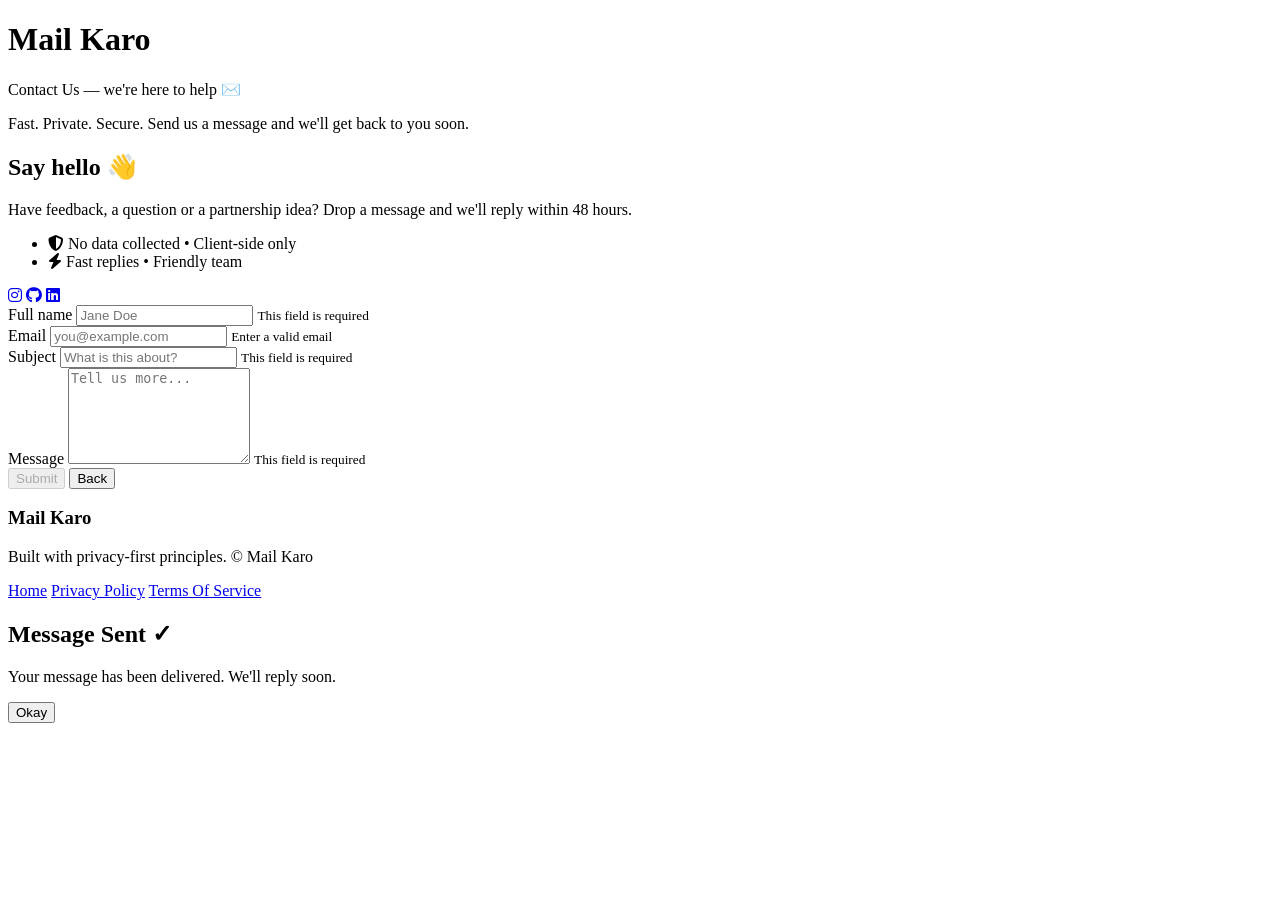
==== contactUs.html @ 04732189 "Update: Contact us footer nav links" ====
<!DOCTYPE html>
<html lang="en">
<head>
  <meta charset="utf-8" />
  <meta name="viewport" content="width=device-width, initial-scale=1" />
  <title>Mail Karo – Contact Us</title>

  <!-- GOOGLE FONTS -->
  <link href="https://fonts.googleapis.com/css2?family=Poppins:wght@300;400;500;600;700&display=swap" rel="stylesheet">

  <!-- ICONS -->
  <link rel="stylesheet" href="https://cdnjs.cloudflare.com/ajax/libs/font-awesome/6.5.0/css/all.min.css">

  <!-- CONTACT CSS -->
  <link rel="stylesheet" href="Homepage CSS/contactUs.css">
</head>

<body>
<main class="mk-page">

  <!-- HERO -->
  <header class="mk-hero">
    <div class="mk-hero-inner">
      <h1 class="mk-title">Mail Karo</h1>
      <p class="mk-subtitle">Contact Us — we're here to help ✉️</p>
      <p class="mk-lead">Fast. Private. Secure. Send us a message and we'll get back to you soon.</p>
    </div>
  </header>

  <!-- CONTACT -->
  <section class="mk-section mk-form-section">
    <div class="container">
      <div class="panel glass" data-animate>

        <!-- LEFT -->
        <div class="panel-left">
          <h2 class="panel-heading">Say hello 👋</h2>
          <p class="panel-text">Have feedback, a question or a partnership idea? Drop a message and we'll reply within 48 hours.</p>

          <ul class="contact-meta">
            <li><i class="fas fa-shield-alt"></i> No data collected • Client-side only</li>
            <li><i class="fas fa-bolt"></i> Fast replies • Friendly team</li>
          </ul>

          <div class="social-compact">
            <a href="https://www.instagram.com/ltx_adarsh18" class="social-icon"><i class="fab fa-instagram"></i></a>
            <a href="https://github.com/Code-By-Adarsh/Mail-Karo" class="social-icon"><i class="fab fa-github"></i></a>
            <a href="https://www.linkedin.com/company/mail-karo/" class="social-icon"><i class="fab fa-linkedin"></i></a>
          </div>
        </div>

        <!-- RIGHT (FORM) -->
        <form id="contactForm" class="panel-right" novalidate data-animate>
          <div class="field-row">
            <div class="input-group">
              <label for="name">Full name</label>
              <input id="name" name="name" type="text" placeholder="Jane Doe" autocomplete="off" required>
              <small class="input-error">This field is required</small>
            </div>

            <div class="input-group">
              <label for="email">Email</label>
              <input id="email" name="email" type="email" placeholder="you@example.com"
                     autocomplete="new-password" autocapitalize="none" autocorrect="off" spellcheck="false" required>
              <small class="input-error">Enter a valid email</small>
            </div>
          </div>

          <div class="input-group">
            <label for="subject">Subject</label>
            <input id="subject" name="subject" type="text" placeholder="What is this about?" autocomplete="off" required>
            <small class="input-error">This field is required</small>
          </div>

          <div class="input-group">
            <label for="message">Message</label>
            <textarea id="message" name="message" rows="6" placeholder="Tell us more..." required></textarea>
            <small class="input-error">This field is required</small>
          </div>

          <div class="form-actions">
            <button id="submitBtn" class="btn primary" disabled>
              <span class="btn-text">Submit</span>
              <span class="btn-spinner" aria-hidden="true"></span>
            </button>

            <button type="button" class="btn ghost back-btn" onclick="location.href='index.html'">Back</button>
          </div>

          <div id="formToast" class="toast" role="status" aria-live="polite"></div>
        </form>

      </div>
    </div>
  </section>

  <!-- FOOTER -->
  <footer class="mk-footer">
    <div class="container footer-inner">
      <div class="footer-left">
        <h3>Mail Karo</h3>
        <p class="muted">Built with privacy-first principles. © <span id="year"></span> Mail Karo</p>
      </div>

      <div class="footer-right">
        <nav class="footer-links">
          <a href="index.html">Home</a>
          <a href="All-pages-html/pivacyPolicy.html">Privacy Policy</a>
          <a href="All-pages-html/terms-of-service.html">Terms Of Service</a>
        </nav>
      </div>
    </div>
  </footer>

</main>

<!-- SUCCESS POPUP -->
<div id="successModal" class="success-modal" role="dialog" aria-hidden="true">
  <h2>Message Sent ✓</h2>
  <p>Your message has been delivered. We'll reply soon.</p>
  <button class="modal-ok-btn" onclick="closeSuccessModal()">Okay</button>
</div>

<!-- YOUR JS (corrected path) -->
<script src="Homepage JS/contactUs.js"></script>

</body>
</html>
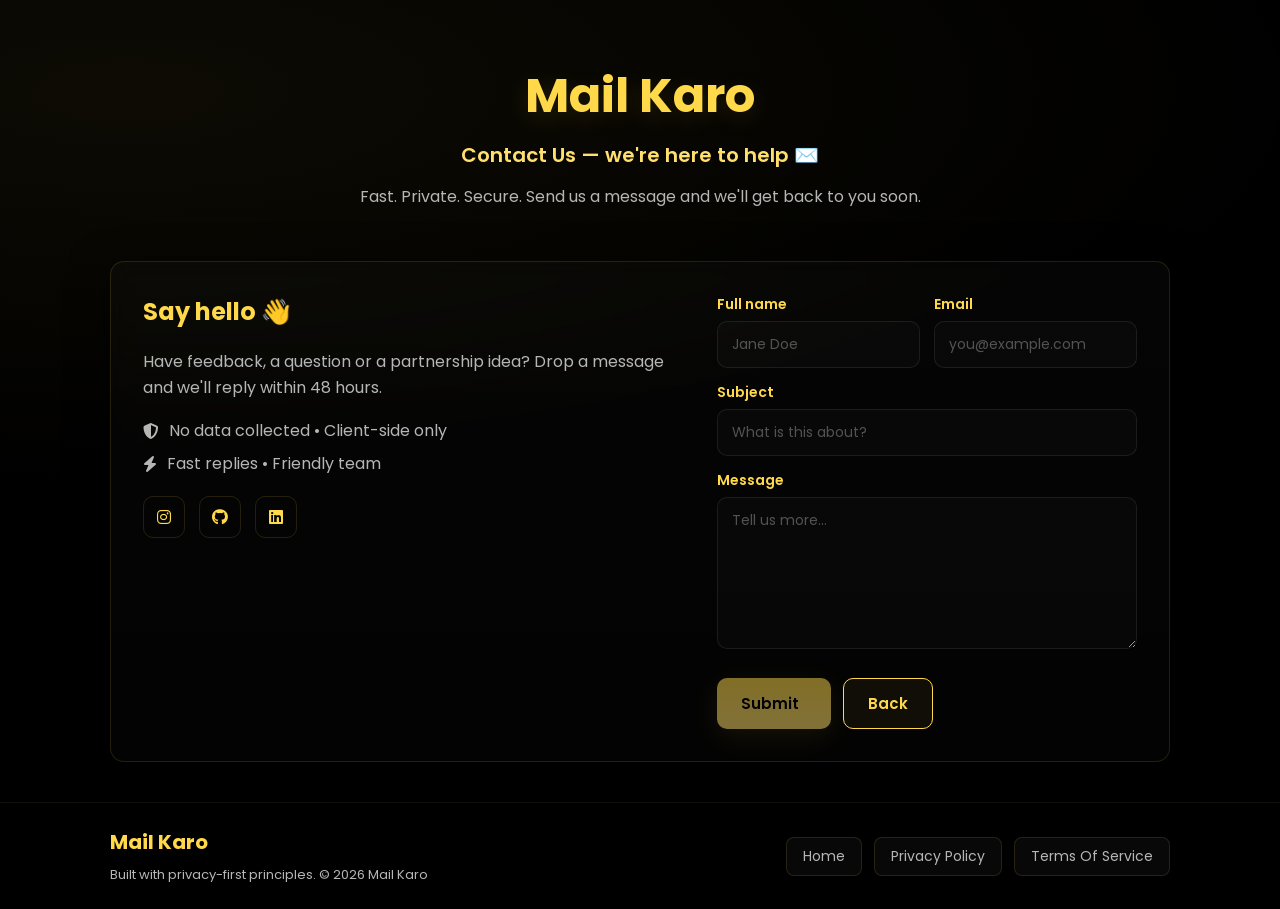
==== commit 1620bd97: "fix(ui): redesign footer layout to match sample with full desktop and mobile responsiveness (#68) (#" ====
--- a/contactUs.html
+++ b/contactUs.html
@@ -1,5 +1,6 @@
 <!DOCTYPE html>
 <html lang="en">
+
 <head>
   <meta charset="utf-8" />
   <meta name="viewport" content="width=device-width, initial-scale=1" />
@@ -16,113 +17,118 @@
 </head>
 
 <body>
-<main class="mk-page">
+  <main class="mk-page">
 
-  <!-- HERO -->
-  <header class="mk-hero">
-    <div class="mk-hero-inner">
-      <h1 class="mk-title">Mail Karo</h1>
-      <p class="mk-subtitle">Contact Us — we're here to help ✉️</p>
-      <p class="mk-lead">Fast. Private. Secure. Send us a message and we'll get back to you soon.</p>
-    </div>
-  </header>
+    <!-- HERO -->
+    <header class="mk-hero">
+      <div class="mk-hero-inner">
+        <h1 class="mk-title">Mail Karo</h1>
+        <p class="mk-subtitle">Contact Us — we're here to help ✉️</p>
+        <p class="mk-lead">Fast. Private. Secure. Send us a message and we'll get back to you soon.</p>
+      </div>
+    </header>
 
-  <!-- CONTACT -->
-  <section class="mk-section mk-form-section">
-    <div class="container">
-      <div class="panel glass" data-animate>
+    <!-- CONTACT -->
+    <section class="mk-section mk-form-section">
+      <div class="container">
+        <div class="panel glass" data-animate>
 
-        <!-- LEFT -->
-        <div class="panel-left">
-          <h2 class="panel-heading">Say hello 👋</h2>
-          <p class="panel-text">Have feedback, a question or a partnership idea? Drop a message and we'll reply within 48 hours.</p>
+          <!-- LEFT -->
+          <div class="panel-left">
+            <h2 class="panel-heading">Say hello 👋</h2>
+            <p class="panel-text">Have feedback, a question or a partnership idea? Drop a message and we'll reply within
+              48 hours.</p>
 
-          <ul class="contact-meta">
-            <li><i class="fas fa-shield-alt"></i> No data collected • Client-side only</li>
-            <li><i class="fas fa-bolt"></i> Fast replies • Friendly team</li>
-          </ul>
+            <ul class="contact-meta">
+              <li><i class="fas fa-shield-alt"></i> No data collected • Client-side only</li>
+              <li><i class="fas fa-bolt"></i> Fast replies • Friendly team</li>
+            </ul>
 
-          <div class="social-compact">
-            <a href="https://www.instagram.com/ltx_adarsh18" class="social-icon"><i class="fab fa-instagram"></i></a>
-            <a href="https://github.com/Code-By-Adarsh/Mail-Karo" class="social-icon"><i class="fab fa-github"></i></a>
-            <a href="https://www.linkedin.com/company/mail-karo/" class="social-icon"><i class="fab fa-linkedin"></i></a>
+            <div class="social-compact">
+              <a href="https://www.instagram.com/ltx_adarsh18" class="social-icon"><i class="fab fa-instagram"></i></a>
+              <a href="https://github.com/Code-By-Adarsh/Mail-Karo" class="social-icon"><i
+                  class="fab fa-github"></i></a>
+              <a href="https://www.linkedin.com/company/mail-karo/" class="social-icon"><i
+                  class="fab fa-linkedin"></i></a>
+            </div>
           </div>
-        </div>
 
-        <!-- RIGHT (FORM) -->
-        <form id="contactForm" class="panel-right" novalidate data-animate>
-          <div class="field-row">
+          <!-- RIGHT (FORM) -->
+          <form id="contactForm" class="panel-right" novalidate data-animate>
+            <div class="field-row">
+              <div class="input-group">
+                <label for="name">Full name</label>
+                <input id="name" name="name" type="text" placeholder="Jane Doe" autocomplete="off" required>
+                <small class="input-error">This field is required</small>
+              </div>
+
+              <div class="input-group">
+                <label for="email">Email</label>
+                <input id="email" name="email" type="email" placeholder="you@example.com" autocomplete="new-password"
+                  autocapitalize="none" autocorrect="off" spellcheck="false" required>
+                <small class="input-error">Enter a valid email</small>
+              </div>
+            </div>
+
             <div class="input-group">
-              <label for="name">Full name</label>
-              <input id="name" name="name" type="text" placeholder="Jane Doe" autocomplete="off" required>
+              <label for="subject">Subject</label>
+              <input id="subject" name="subject" type="text" placeholder="What is this about?" autocomplete="off"
+                required>
               <small class="input-error">This field is required</small>
             </div>
 
             <div class="input-group">
-              <label for="email">Email</label>
-              <input id="email" name="email" type="email" placeholder="you@example.com"
-                     autocomplete="new-password" autocapitalize="none" autocorrect="off" spellcheck="false" required>
-              <small class="input-error">Enter a valid email</small>
+              <label for="message">Message</label>
+              <textarea id="message" name="message" rows="6" placeholder="Tell us more..." required></textarea>
+              <small class="input-error">This field is required</small>
             </div>
-          </div>
 
-          <div class="input-group">
-            <label for="subject">Subject</label>
-            <input id="subject" name="subject" type="text" placeholder="What is this about?" autocomplete="off" required>
-            <small class="input-error">This field is required</small>
-          </div>
+            <div class="form-actions">
+              <button id="submitBtn" class="btn primary" disabled>
+                <span class="btn-text">Submit</span>
+                <span class="btn-spinner" aria-hidden="true"></span>
+              </button>
 
-          <div class="input-group">
-            <label for="message">Message</label>
-            <textarea id="message" name="message" rows="6" placeholder="Tell us more..." required></textarea>
-            <small class="input-error">This field is required</small>
-          </div>
+              <button type="button" class="btn ghost back-btn" onclick="location.href='index.html'">Back</button>
+            </div>
 
-          <div class="form-actions">
-            <button id="submitBtn" class="btn primary" disabled>
-              <span class="btn-text">Submit</span>
-              <span class="btn-spinner" aria-hidden="true"></span>
-            </button>
+            <div id="formToast" class="toast" role="status" aria-live="polite"></div>
+          </form>
 
-            <button type="button" class="btn ghost back-btn" onclick="location.href='index.html'">Back</button>
-          </div>
+        </div>
+      </div>
+    </section>
 
-          <div id="formToast" class="toast" role="status" aria-live="polite"></div>
-        </form>
+    <!-- FOOTER -->
+    <footer class="mk-footer">
+      <div class="container footer-inner">
+        <div class="footer-left">
+          <h3>Mail Karo</h3>
+          <p class="muted">Built with privacy-first principles. © <span id="year"></span> Mail Karo</p>
+        </div>
 
+        <div class="footer-right">
+          <nav class="footer-links">
+            <a href="index.html">Home</a>
+            <a href="All-pages-html/pivacyPolicy.html">Privacy Policy</a>
+            <a href="All-pages-html/terms-of-service.html">Terms Of Service</a>
+          </nav>
+        </div>
       </div>
-    </div>
-  </section>
+    </footer>
 
-  <!-- FOOTER -->
-  <footer class="mk-footer">
-    <div class="container footer-inner">
-      <div class="footer-left">
-        <h3>Mail Karo</h3>
-        <p class="muted">Built with privacy-first principles. © <span id="year"></span> Mail Karo</p>
-      </div>
+  </main>
 
-      <div class="footer-right">
-        <nav class="footer-links">
-          <a href="index.html">Home</a>
-          <a href="All-pages-html/pivacyPolicy.html">Privacy Policy</a>
-          <a href="All-pages-html/terms-of-service.html">Terms Of Service</a>
-        </nav>
-      </div>
-    </div>
-  </footer>
+  <!-- SUCCESS POPUP -->
+  <div id="successModal" class="success-modal" role="dialog" aria-hidden="true">
+    <h2>Message Sent ✓</h2>
+    <p>Your message has been delivered. We'll reply soon.</p>
+    <button class="modal-ok-btn" onclick="closeSuccessModal()">Okay</button>
+  </div>
 
-</main>
-
-<!-- SUCCESS POPUP -->
-<div id="successModal" class="success-modal" role="dialog" aria-hidden="true">
-  <h2>Message Sent ✓</h2>
-  <p>Your message has been delivered. We'll reply soon.</p>
-  <button class="modal-ok-btn" onclick="closeSuccessModal()">Okay</button>
-</div>
-
-<!-- YOUR JS (corrected path) -->
-<script src="Homepage JS/contactUs.js"></script>
+  <!-- YOUR JS (corrected path) -->
+  <script src="Homepage JS/contactUs.js"></script>
 
 </body>
-</html>
+
+</html>
--- a/Homepage CSS/contactUs.css
+++ b/Homepage CSS/contactUs.css
@@ -0,0 +1,470 @@
+/* ROOT COLORS */
+:root {
+  --bg: #000;
+  --panel: rgba(10, 10, 10, 0.6);
+  --glass: rgba(255, 255, 255, 0.03);
+  --accent: #ffd94a;
+  --accent-strong: #ffdf6e;
+  --text: #ffffff;
+  --muted: #b6b6b6;
+  --border: rgba(255, 217, 74, 0.13);
+  --radius: 14px;
+}
+
+* {
+  box-sizing: border-box;
+}
+
+body {
+  margin: 0;
+  background: radial-gradient(1200px 400px at 10% 10%, rgba(255, 217, 74, 0.05), transparent), var(--bg);
+  font-family: "Poppins", sans-serif;
+  color: var(--text);
+}
+
+/* GENERAL */
+.container {
+  max-width: 1100px;
+  margin: auto;
+  padding: 0 20px;
+}
+
+.mk-page {
+  min-height: 100vh;
+  display: flex;
+  flex-direction: column;
+}
+
+/* HERO */
+.mk-hero {
+  text-align: center;
+  padding: 60px 0 12px;
+}
+
+.mk-title {
+  font-size: 48px;
+  font-weight: 700;
+  color: var(--accent);
+  text-shadow: 0 6px 25px rgba(255, 217, 74, 0.12);
+  margin: 0;
+}
+
+.mk-subtitle {
+  font-size: 20px;
+  font-weight: 600;
+  color: var(--accent-strong);
+  margin: 8px 0;
+}
+
+.mk-lead {
+  max-width: 700px;
+  margin: 14px auto 0;
+  color: var(--muted);
+}
+
+/* PANEL WITH SUBTLE SHAKE */
+.panel {
+  margin: 40px auto;
+  background: linear-gradient(180deg, rgba(255, 255, 255, 0.02), rgba(255, 255, 255, 0.01));
+  border: 1px solid var(--border);
+  border-radius: var(--radius);
+  backdrop-filter: blur(10px);
+  padding: 32px;
+  box-shadow: 0 10px 40px rgba(0, 0, 0, 0.65);
+  display: grid;
+  grid-template-columns: 1fr 420px;
+  gap: 30px;
+  transition: all 0.3s ease;
+}
+
+/* SUBTLE SHAKE ANIMATION */
+@keyframes subtle-shake {
+
+  0%,
+  100% {
+    transform: translateX(0);
+  }
+
+  25% {
+    transform: translateX(-2px);
+  }
+
+  50% {
+    transform: translateX(2px);
+  }
+
+  75% {
+    transform: translateX(-2px);
+  }
+}
+
+.panel:hover {
+  animation: subtle-shake 0.4s ease-in-out;
+}
+
+.panel[data-animate] {
+  opacity: 0;
+  transform: translateY(12px);
+  transition: opacity 0.6s ease, transform 0.6s ease;
+}
+
+.panel.show {
+  opacity: 1;
+  transform: translateY(0);
+}
+
+/* LEFT PANEL */
+.panel-left .panel-heading {
+  color: var(--accent);
+  margin-top: 0;
+}
+
+.panel-text {
+  color: var(--muted);
+  line-height: 1.6;
+}
+
+.contact-meta {
+  margin: 18px 0;
+  padding: 0;
+  list-style: none;
+}
+
+.contact-meta li {
+  display: flex;
+  align-items: center;
+  gap: 10px;
+  color: var(--muted);
+  margin-bottom: 8px;
+}
+
+/* SOCIAL */
+.social-compact {
+  margin-top: 20px;
+}
+
+.social-icon {
+  width: 42px;
+  height: 42px;
+  display: inline-flex;
+  justify-content: center;
+  align-items: center;
+  border: 1px solid var(--border);
+  border-radius: 10px;
+  color: var(--accent);
+  transition: all 0.35s ease;
+  margin-right: 10px;
+  text-decoration: none;
+}
+
+.social-icon:hover {
+  background: var(--accent);
+  color: #000;
+  transform: rotate(12deg) scale(1.08);
+  box-shadow: 0 6px 25px rgba(255, 217, 74, 0.25);
+}
+
+/* RIGHT FORM */
+.panel-right {
+  display: flex;
+  flex-direction: column;
+}
+
+.field-row {
+  display: grid;
+  grid-template-columns: 1fr 1fr;
+  gap: 14px;
+}
+
+.input-group {
+  margin-bottom: 14px;
+  position: relative;
+}
+
+.input-group label {
+  display: block;
+  color: var(--accent);
+  font-weight: 600;
+  margin-bottom: 6px;
+  font-size: 14px;
+}
+
+/* INPUTS */
+.input-group input,
+.input-group textarea {
+  width: 100%;
+  padding: 12px 14px;
+  border-radius: 10px;
+  background: rgba(255, 255, 255, 0.02);
+  border: 1px solid rgba(255, 255, 255, 0.08);
+  color: var(--text);
+  font-family: "Poppins", sans-serif;
+  font-size: 14px;
+  transition: all 0.2s ease;
+}
+
+.input-group input:focus,
+.input-group textarea:focus {
+  outline: none;
+  border-color: var(--accent);
+  background: rgba(255, 255, 255, 0.04);
+}
+
+.input-group input::placeholder,
+.input-group textarea::placeholder {
+  color: rgba(255, 255, 255, 0.3);
+}
+
+.input-group textarea {
+  line-height: 1.5;
+  resize: vertical;
+  min-height: 120px;
+}
+
+/* ERROR STYLES */
+.input-error {
+  display: none;
+  color: #ff6b6b;
+  font-size: 12px;
+  margin-top: 4px;
+}
+
+.input-group.error .input-error {
+  display: block;
+}
+
+.input-group.error input,
+.input-group.error textarea {
+  border-color: #ff6b6b;
+  animation: shake 0.4s;
+}
+
+/* SHAKE ANIMATION */
+@keyframes shake {
+
+  0%,
+  100% {
+    transform: translateX(0);
+  }
+
+  25% {
+    transform: translateX(-6px);
+  }
+
+  50% {
+    transform: translateX(6px);
+  }
+
+  75% {
+    transform: translateX(-6px);
+  }
+}
+
+/* BUTTONS */
+.form-actions {
+  display: flex;
+  gap: 12px;
+  margin-top: 8px;
+}
+
+.btn {
+  padding: 13px 24px;
+  border-radius: 10px;
+  font-weight: 600;
+  font-size: 15px;
+  cursor: pointer;
+  display: inline-flex;
+  align-items: center;
+  justify-content: center;
+  gap: 8px;
+  position: relative;
+  transition: all 0.3s ease;
+  border: none;
+  font-family: "Poppins", sans-serif;
+}
+
+/* SUBMIT BUTTON */
+.btn.primary {
+  background: linear-gradient(180deg, var(--accent), var(--accent-strong));
+  color: #000;
+  box-shadow: 0 8px 28px rgba(255, 217, 74, 0.15);
+}
+
+.btn.primary:hover:not(:disabled) {
+  transform: translateY(-2px);
+  box-shadow: 0 12px 35px rgba(255, 217, 74, 0.25);
+}
+
+.btn.primary:disabled {
+  opacity: 0.5;
+  cursor: not-allowed;
+  transform: none;
+}
+
+/* BACK BUTTON */
+.btn.ghost {
+  background: rgba(255, 217, 74, 0.05);
+  border: 1px solid var(--accent);
+  color: var(--accent);
+}
+
+.btn.ghost:hover {
+  background: var(--accent);
+  color: #000;
+  transform: translateY(-2px);
+  box-shadow: 0 8px 20px rgba(255, 217, 74, 0.3);
+}
+
+/* SUCCESS POPUP */
+.success-modal {
+  position: fixed;
+  top: 40px;
+  left: 50%;
+  transform: translateX(-50%) scale(0.8);
+  width: 300px;
+  padding: 24px;
+  border-radius: 14px;
+  background: rgba(20, 20, 20, 0.98);
+  backdrop-filter: blur(10px);
+  border: 2px solid var(--accent);
+  color: var(--text);
+  opacity: 0;
+  pointer-events: none;
+  transition: all 0.3s ease;
+  z-index: 999;
+  text-align: center;
+  box-shadow: 0 20px 60px rgba(0, 0, 0, 0.8);
+}
+
+.success-modal h2 {
+  margin: 0 0 10px 0;
+  color: var(--accent);
+  font-size: 22px;
+}
+
+.success-modal p {
+  margin: 0 0 16px 0;
+  color: var(--muted);
+  font-size: 14px;
+}
+
+.success-modal.show {
+  opacity: 1;
+  transform: translateX(-50%) scale(1);
+  pointer-events: auto;
+}
+
+.modal-ok-btn {
+  padding: 10px 24px;
+  background: var(--accent);
+  border: none;
+  border-radius: 8px;
+  cursor: pointer;
+  font-weight: 600;
+  color: #000;
+  font-size: 14px;
+  transition: all 0.2s ease;
+  font-family: "Poppins", sans-serif;
+}
+
+.modal-ok-btn:hover {
+  transform: translateY(-2px);
+  box-shadow: 0 6px 20px rgba(255, 217, 74, 0.4);
+}
+
+/* TOAST */
+.toast {
+  margin-top: 12px;
+  padding: 12px 16px;
+  border-radius: 8px;
+  background: rgba(255, 107, 107, 0.1);
+  border: 1px solid rgba(255, 107, 107, 0.3);
+  color: #ff6b6b;
+  font-size: 13px;
+  display: none;
+  text-align: center;
+}
+
+/* FOOTER */
+.mk-footer {
+  margin-top: auto;
+  padding: 24px 0;
+  border-top: 1px solid rgba(255, 217, 74, 0.08);
+}
+
+.footer-inner {
+  display: flex;
+  justify-content: space-between;
+  align-items: center;
+}
+
+.footer-left h3 {
+  margin: 0 0 8px 0;
+  color: var(--accent);
+  font-size: 20px;
+}
+
+.footer-left .muted {
+  margin: 0;
+  font-size: 13px;
+  color: var(--muted);
+}
+
+.footer-links {
+  display: flex;
+  gap: 12px;
+}
+
+.footer-links a {
+  padding: 8px 16px;
+  border-radius: 8px;
+  border: 1px solid var(--border);
+  background: rgba(255, 255, 255, 0.03);
+  color: var(--muted);
+  text-decoration: none;
+  backdrop-filter: blur(6px);
+  transition: all 0.25s ease;
+  font-size: 14px;
+}
+
+.footer-links a:hover {
+  background: var(--accent);
+  color: #000;
+  transform: translateY(-2px);
+  box-shadow: 0 4px 15px rgba(255, 217, 74, 0.3);
+}
+
+/* RESPONSIVE */
+@media (max-width: 768px) {
+  .panel {
+    grid-template-columns: 1fr;
+    gap: 28px;
+    padding: 24px 20px;
+  }
+
+  .mk-title {
+    font-size: 36px;
+  }
+
+  .mk-subtitle {
+    font-size: 18px;
+  }
+
+  .field-row {
+    grid-template-columns: 1fr;
+  }
+
+  .footer-inner {
+    flex-direction: column;
+    gap: 16px;
+    text-align: center;
+  }
+
+  .form-actions {
+    flex-direction: column;
+  }
+
+  .btn {
+    width: 100%;
+  }
+}
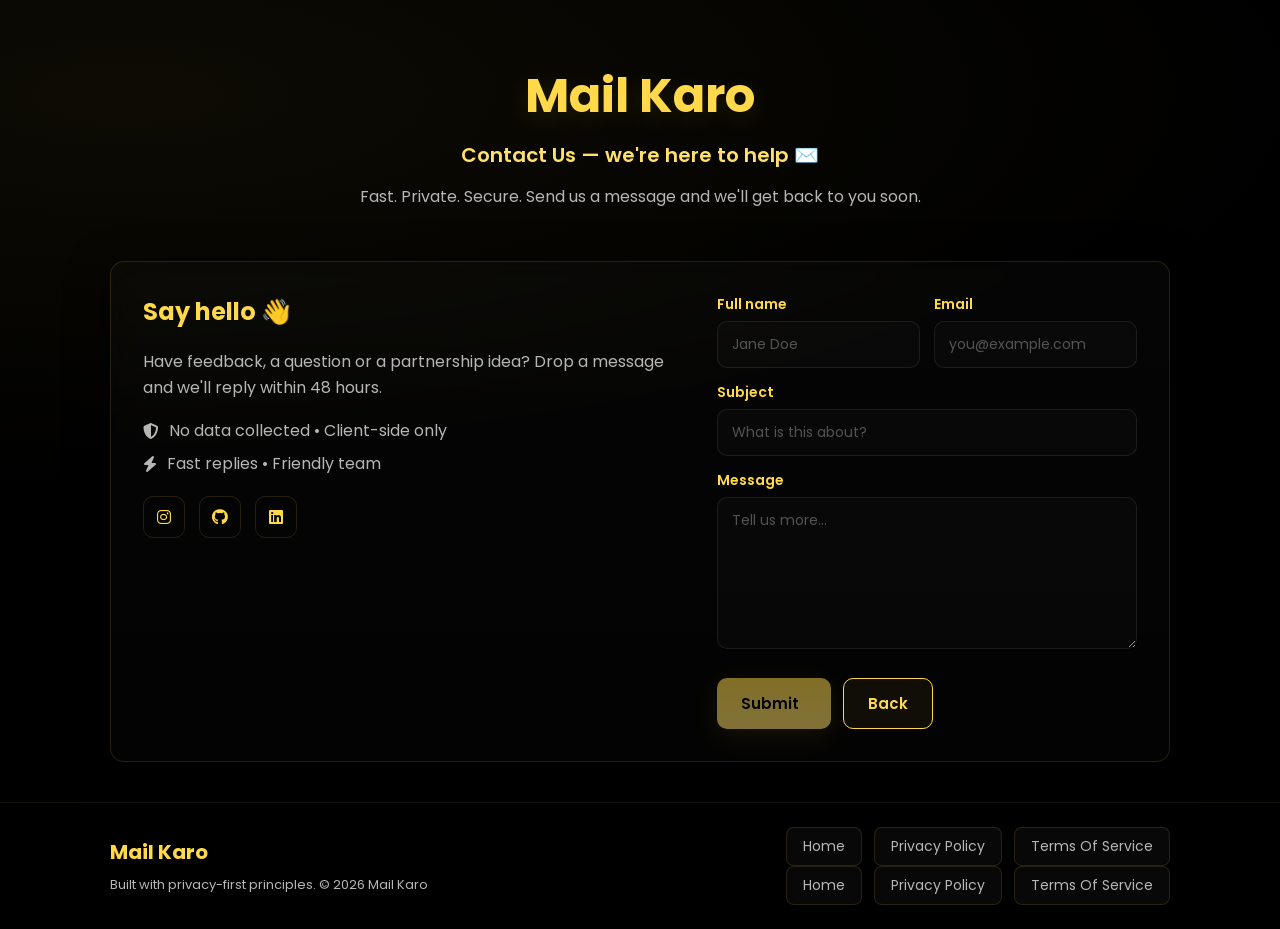
==== commit 8d35d054: "Fix: Updated Privacy Policy footer to match Contact Us design (layout, hover, font consistency) (#73" ====
--- a/contactUs.html
+++ b/contactUs.html
@@ -107,6 +107,12 @@
           <p class="muted">Built with privacy-first principles. © <span id="year"></span> Mail Karo</p>
         </div>
 
+      <div class="footer-right">
+        <nav class="footer-links">
+          <a href="index.html">Home</a>
+          <a href="All-pages-html/privacyPolicy.html">Privacy Policy</a>
+          <a href="All-pages-html/terms-of-service.html">Terms Of Service</a>
+        </nav>
         <div class="footer-right">
           <nav class="footer-links">
             <a href="index.html">Home</a>
--- a/Homepage CSS/contactUs.css
+++ b/Homepage CSS/contactUs.css
@@ -402,6 +402,7 @@
   margin: 0 0 8px 0;
   color: var(--accent);
   font-size: 20px;
+
 }
 
 .footer-left .muted {
